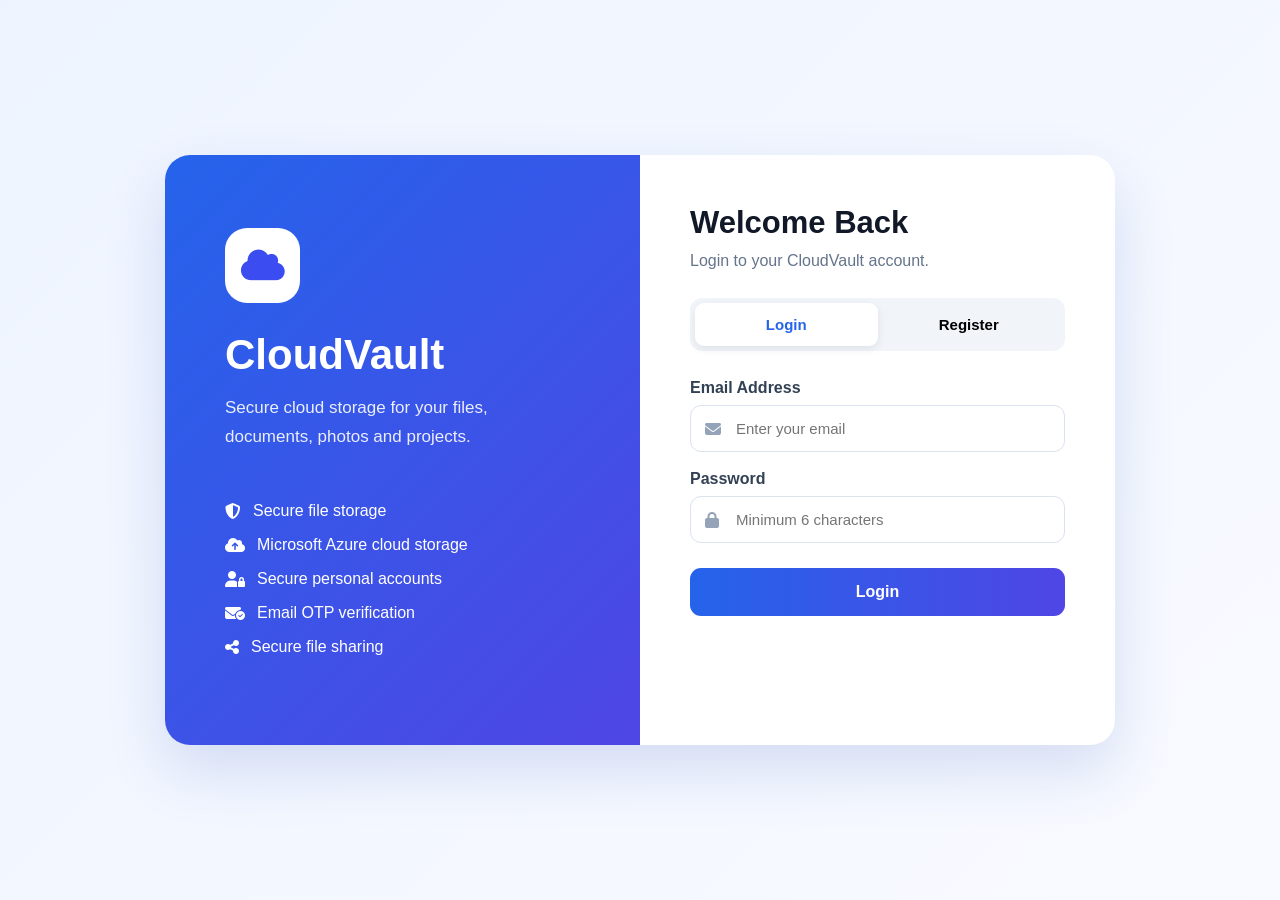
==== login.html @ 789ff8b9 "Add CloudVault frontend for GitHub Pages" ====
<!DOCTYPE html>
<html lang="en">

<head>

    <meta charset="UTF-8">

    <meta
        name="viewport"
        content="width=device-width, initial-scale=1.0"
    >

    <title>
        CloudVault - Login
    </title>

    <link
        rel="stylesheet"
        href="https://cdnjs.cloudflare.com/ajax/libs/font-awesome/6.5.2/css/all.min.css"
    >

    <style>

        * {
            box-sizing: border-box;
            margin: 0;
            padding: 0;
            font-family: Arial, sans-serif;
        }

        body {
            min-height: 100vh;

            background:
                linear-gradient(
                    135deg,
                    #eef4ff,
                    #f8faff
                );

            display: flex;
            justify-content: center;
            align-items: center;

            padding: 20px;
        }

        .container {
            width: 950px;
            max-width: 95%;
            min-height: 590px;

            background: white;

            border-radius: 25px;

            overflow: hidden;

            display: grid;

            grid-template-columns:
                1fr 1fr;

            box-shadow:
                0 25px 60px
                rgba(30, 64, 175, 0.15);
        }

        .left {
            padding: 60px;

            color: white;

            background:
                linear-gradient(
                    135deg,
                    #2563eb,
                    #4f46e5
                );

            display: flex;
            flex-direction: column;
            justify-content: center;
        }

        .cloud-logo {
            width: 75px;
            height: 75px;

            background: white;
            color: #3b4cf0;

            border-radius: 22px;

            display: flex;
            align-items: center;
            justify-content: center;

            font-size: 35px;

            margin-bottom: 28px;
        }

        .left h1 {
            font-size: 42px;
            margin-bottom: 15px;
        }

        .left p {
            line-height: 1.7;
            font-size: 17px;
            opacity: 0.9;
        }

        .features {
            margin-top: 35px;
        }

        .feature {
            margin: 16px 0;

            display: flex;
            align-items: center;
            gap: 12px;
        }

        .right {
            padding: 50px;
        }

        .right h2 {
            font-size: 31px;
            color: #111827;
            margin-bottom: 8px;
        }

        .subtitle {
            color: #64748b;
            margin-bottom: 25px;
            line-height: 1.5;
        }

        .tabs {
            display: flex;

            background: #f1f5f9;

            border-radius: 12px;

            padding: 5px;

            margin-bottom: 28px;
        }

        .tab {
            width: 50%;

            border: none;

            padding: 13px;

            border-radius: 9px;

            cursor: pointer;

            background: transparent;

            font-weight: 600;
            font-size: 15px;
        }

        .tab.active {
            color: #2563eb;
            background: white;

            box-shadow:
                0 3px 10px
                rgba(0,0,0,0.08);
        }

        .form-group {
            margin-bottom: 18px;
        }

        .form-group label {
            display: block;

            margin-bottom: 8px;

            font-weight: 600;

            color: #334155;
        }

        .input-box {
            position: relative;
        }

        .input-box i {
            position: absolute;

            left: 15px;

            top: 50%;

            transform:
                translateY(-50%);

            color: #94a3b8;
        }

        .input-box input {
            width: 100%;

            padding:
                14px
                45px;

            border:
                1px solid #dbe3ef;

            border-radius:
                11px;

            outline:
                none;

            font-size:
                15px;
        }

        .input-box input:focus {
            border-color:
                #3b82f6;

            box-shadow:
                0 0 0 3px
                rgba(59,130,246,0.08);
        }

        .submit-btn {
            width: 100%;

            padding: 15px;

            border: none;

            border-radius:
                11px;

            color: white;

            background:
                linear-gradient(
                    90deg,
                    #2563eb,
                    #4f46e5
                );

            font-size:
                16px;

            font-weight:
                700;

            cursor:
                pointer;

            margin-top: 7px;
        }

        .submit-btn:disabled {
            opacity: 0.6;
            cursor: not-allowed;
        }

        .message {
            min-height: 24px;

            text-align: center;

            margin-top: 17px;

            font-size: 14px;

            line-height: 1.5;
        }

        .error {
            color: #dc2626;
        }

        .success {
            color: #16a34a;
        }

        #nameGroup {
            display: none;
        }

        /* OTP AREA */

        #otpSection {
            display: none;
        }

        .otp-box {
            text-align: center;
        }

        .otp-icon {
            width: 70px;
            height: 70px;

            border-radius: 50%;

            margin:
                0 auto
                20px;

            display: flex;
            align-items: center;
            justify-content: center;

            color: #2563eb;

            background: #eff6ff;

            font-size: 30px;
        }

        .otp-email {
            color: #2563eb;

            font-weight: 600;

            word-break: break-word;

            margin-top: 5px;
        }

        .otp-input {
            width: 100%;

            margin-top: 25px;

            padding: 17px;

            border:
                1px solid #dbe3ef;

            border-radius: 12px;

            font-size: 27px;

            font-weight: 700;

            text-align: center;

            letter-spacing: 10px;

            outline: none;
        }

        .otp-input:focus {
            border-color: #2563eb;

            box-shadow:
                0 0 0 3px
                rgba(37,99,235,0.08);
        }

        .otp-actions {
            margin-top: 18px;

            display: flex;

            align-items: center;
            justify-content: space-between;

            gap: 10px;
        }

        .link-btn {
            border: none;

            background: transparent;

            color: #2563eb;

            cursor: pointer;

            font-size: 14px;

            font-weight: 600;
        }

        .back-btn {
            color: #64748b;
        }

        .verification-note {
            margin-top: 16px;

            color: #64748b;

            font-size: 13px;

            line-height: 1.5;
        }

        @media (
            max-width: 750px
        ) {

            .container {
                grid-template-columns:
                    1fr;
            }

            .left {
                display: none;
            }

            .right {
                padding: 35px 25px;
            }
        }

    </style>

</head>


<body>


<div class="container">


    <!-- LEFT SIDE -->

    <div class="left">

        <div class="cloud-logo">

            <i class="fa-solid fa-cloud"></i>

        </div>


        <h1>
            CloudVault
        </h1>


        <p>
            Secure cloud storage for your files,
            documents, photos and projects.
        </p>


        <div class="features">

            <div class="feature">

                <i class="fa-solid fa-shield-halved"></i>

                Secure file storage

            </div>


            <div class="feature">

                <i class="fa-solid fa-cloud-arrow-up"></i>

                Microsoft Azure cloud storage

            </div>


            <div class="feature">

                <i class="fa-solid fa-user-lock"></i>

                Secure personal accounts

            </div>


            <div class="feature">

                <i class="fa-solid fa-envelope-circle-check"></i>

                Email OTP verification

            </div>


            <div class="feature">

                <i class="fa-solid fa-share-nodes"></i>

                Secure file sharing

            </div>

        </div>

    </div>


    <!-- RIGHT SIDE -->

    <div class="right">


        <!-- LOGIN / REGISTER AREA -->

        <div id="authSection">


            <h2 id="formTitle">
                Welcome Back
            </h2>


            <p
                class="subtitle"
                id="formSubtitle"
            >

                Login to your CloudVault account.

            </p>


            <div class="tabs">

                <button
                    type="button"
                    class="tab active"
                    id="loginTab"
                >
                    Login
                </button>


                <button
                    type="button"
                    class="tab"
                    id="registerTab"
                >
                    Register
                </button>

            </div>


            <form id="authForm">


                <div
                    class="form-group"
                    id="nameGroup"
                >

                    <label>
                        Full Name
                    </label>


                    <div class="input-box">

                        <i class="fa-solid fa-user"></i>

                        <input
                            type="text"
                            id="name"
                            placeholder="Enter your name"
                        >

                    </div>

                </div>


                <div class="form-group">

                    <label>
                        Email Address
                    </label>


                    <div class="input-box">

                        <i class="fa-solid fa-envelope"></i>

                        <input
                            type="email"
                            id="email"
                            placeholder="Enter your email"
                            required
                        >

                    </div>

                </div>


                <div class="form-group">

                    <label>
                        Password
                    </label>


                    <div class="input-box">

                        <i class="fa-solid fa-lock"></i>

                        <input
                            type="password"
                            id="password"
                            placeholder="Minimum 6 characters"
                            required
                        >

                    </div>

                </div>


                <button
                    type="submit"
                    class="submit-btn"
                    id="submitBtn"
                >
                    Login
                </button>


                <p
                    class="message"
                    id="message"
                ></p>


            </form>


        </div>


        <!-- OTP VERIFICATION AREA -->

        <div id="otpSection">


            <div class="otp-box">


                <div class="otp-icon">

                    <i class="fa-solid fa-envelope-circle-check"></i>

                </div>


                <h2>
                    Verify Your Email
                </h2>


                <p class="subtitle">

                    We sent a 6-digit verification code to

                    <div
                        class="otp-email"
                        id="otpEmailText"
                    ></div>

                </p>


                <input
                    type="text"
                    id="otpInput"
                    class="otp-input"
                    maxlength="6"
                    inputmode="numeric"
                    autocomplete="one-time-code"
                    placeholder="000000"
                >


                <button
                    type="button"
                    class="submit-btn"
                    id="verifyOtpBtn"
                >

                    Verify Email

                </button>


                <p
                    class="message"
                    id="otpMessage"
                ></p>


                <div class="otp-actions">


                    <button
                        type="button"
                        class="link-btn back-btn"
                        id="backBtn"
                    >

                        <i class="fa-solid fa-arrow-left"></i>

                        Back

                    </button>


                    <button
                        type="button"
                        class="link-btn"
                        id="resendOtpBtn"
                    >

                        Resend OTP

                    </button>


                </div>


                <p class="verification-note">

                    The verification code expires in 10 minutes.

                </p>


            </div>


        </div>


    </div>


</div>


<script src="js/auth.js"></script>


</body>

</html>
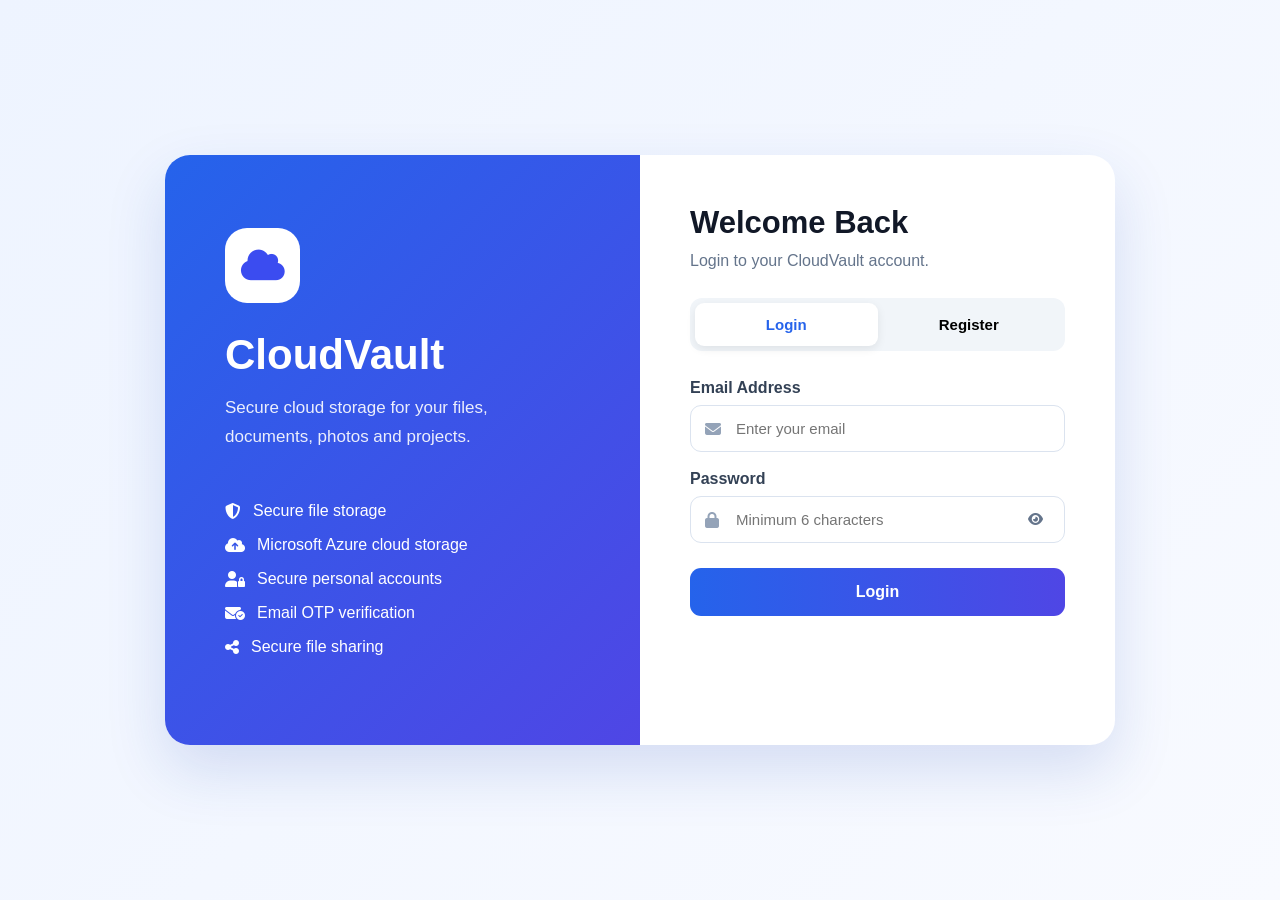
==== commit 0fa8a761: "Improve OTP spam notice and password visibility" ====
--- a/login.html
+++ b/login.html
@@ -2,7 +2,6 @@
 <html lang="en">
 
 <head>
-
     <meta charset="UTF-8">
 
     <meta
@@ -10,9 +9,7 @@
         content="width=device-width, initial-scale=1.0"
     >
 
-    <title>
-        CloudVault - Login
-    </title>
+    <title>CloudVault - Login</title>
 
     <link
         rel="stylesheet"
@@ -30,18 +27,15 @@
 
         body {
             min-height: 100vh;
-
-            background:
-                linear-gradient(
-                    135deg,
-                    #eef4ff,
-                    #f8faff
-                );
+            background: linear-gradient(
+                135deg,
+                #eef4ff,
+                #f8faff
+            );
 
             display: flex;
             justify-content: center;
             align-items: center;
-
             padding: 20px;
         }
 
@@ -51,32 +45,30 @@
             min-height: 590px;
 
             background: white;
-
             border-radius: 25px;
-
             overflow: hidden;
 
             display: grid;
-
-            grid-template-columns:
-                1fr 1fr;
+            grid-template-columns: 1fr 1fr;
 
             box-shadow:
                 0 25px 60px
                 rgba(30, 64, 175, 0.15);
         }
 
+        /* ========================= */
+        /* LEFT SIDE                 */
+        /* ========================= */
+
         .left {
             padding: 60px;
-
             color: white;
 
-            background:
-                linear-gradient(
-                    135deg,
-                    #2563eb,
-                    #4f46e5
-                );
+            background: linear-gradient(
+                135deg,
+                #2563eb,
+                #4f46e5
+            );
 
             display: flex;
             flex-direction: column;
@@ -97,7 +89,6 @@
             justify-content: center;
 
             font-size: 35px;
-
             margin-bottom: 28px;
         }
 
@@ -124,6 +115,10 @@
             gap: 12px;
         }
 
+        /* ========================= */
+        /* RIGHT SIDE                */
+        /* ========================= */
+
         .right {
             padding: 50px;
         }
@@ -140,15 +135,17 @@
             line-height: 1.5;
         }
 
+        /* ========================= */
+        /* TABS                      */
+        /* ========================= */
+
         .tabs {
             display: flex;
 
             background: #f1f5f9;
 
             border-radius: 12px;
-
             padding: 5px;
-
             margin-bottom: 28px;
         }
 
@@ -156,13 +153,10 @@
             width: 50%;
 
             border: none;
-
             padding: 13px;
-
             border-radius: 9px;
 
             cursor: pointer;
-
             background: transparent;
 
             font-weight: 600;
@@ -178,17 +172,19 @@
                 rgba(0,0,0,0.08);
         }
 
+        /* ========================= */
+        /* FORM                      */
+        /* ========================= */
+
         .form-group {
             margin-bottom: 18px;
         }
 
         .form-group label {
             display: block;
-
             margin-bottom: 8px;
 
             font-weight: 600;
-
             color: #334155;
         }
 
@@ -196,77 +192,152 @@
             position: relative;
         }
 
-        .input-box i {
+        .input-icon {
             position: absolute;
 
             left: 15px;
-
             top: 50%;
 
-            transform:
-                translateY(-50%);
+            transform: translateY(-50%);
 
             color: #94a3b8;
+
+            pointer-events: none;
+
+            z-index: 2;
         }
 
         .input-box input {
             width: 100%;
 
-            padding:
-                14px
-                45px;
-
-            border:
-                1px solid #dbe3ef;
-
-            border-radius:
-                11px;
-
-            outline:
-                none;
-
-            font-size:
-                15px;
+            padding: 14px 45px;
+
+            border: 1px solid #dbe3ef;
+            border-radius: 11px;
+
+            outline: none;
+
+            font-size: 15px;
+
+            transition: 0.2s;
         }
 
         .input-box input:focus {
-            border-color:
-                #3b82f6;
+            border-color: #3b82f6;
 
             box-shadow:
                 0 0 0 3px
                 rgba(59,130,246,0.08);
         }
 
+        /* ========================= */
+        /* PASSWORD EYE              */
+        /* ========================= */
+
+        .password-box input {
+            padding-right: 55px;
+        }
+
+        .password-toggle {
+            position: absolute;
+
+            right: 10px;
+            top: 50%;
+
+            transform: translateY(-50%);
+
+            width: 40px;
+            height: 40px;
+
+            border: none;
+            background: transparent;
+
+            cursor: pointer;
+
+            color: #64748b;
+
+            display: flex;
+            align-items: center;
+            justify-content: center;
+
+            border-radius: 50%;
+
+            z-index: 5;
+        }
+
+        .password-toggle:hover {
+            color: #2563eb;
+            background: #eff6ff;
+        }
+
+        .password-toggle i {
+            position: static;
+            transform: none;
+            color: inherit;
+            pointer-events: none;
+        }
+
+        /* ========================= */
+        /* REGISTER EMAIL NOTICE     */
+        /* ========================= */
+
+        .register-email-notice {
+            display: none;
+
+            margin-top: -3px;
+            margin-bottom: 20px;
+
+            padding: 14px 15px;
+
+            border-radius: 11px;
+
+            background: #fff7ed;
+            border: 1px solid #fed7aa;
+
+            color: #9a3412;
+
+            font-size: 13px;
+            line-height: 1.6;
+        }
+
+        .register-email-notice i {
+            margin-right: 6px;
+        }
+
+        .register-email-notice strong {
+            color: #7c2d12;
+        }
+
+        /* ========================= */
+        /* BUTTON                    */
+        /* ========================= */
+
         .submit-btn {
             width: 100%;
 
             padding: 15px;
 
             border: none;
-
-            border-radius:
-                11px;
+            border-radius: 11px;
 
             color: white;
 
-            background:
-                linear-gradient(
-                    90deg,
-                    #2563eb,
-                    #4f46e5
-                );
-
-            font-size:
-                16px;
-
-            font-weight:
-                700;
-
-            cursor:
-                pointer;
+            background: linear-gradient(
+                90deg,
+                #2563eb,
+                #4f46e5
+            );
+
+            font-size: 16px;
+            font-weight: 700;
+
+            cursor: pointer;
 
             margin-top: 7px;
+        }
+
+        .submit-btn:hover {
+            opacity: 0.94;
         }
 
         .submit-btn:disabled {
@@ -274,6 +345,10 @@
             cursor: not-allowed;
         }
 
+        /* ========================= */
+        /* MESSAGES                  */
+        /* ========================= */
+
         .message {
             min-height: 24px;
 
@@ -282,7 +357,6 @@
             margin-top: 17px;
 
             font-size: 14px;
-
             line-height: 1.5;
         }
 
@@ -298,7 +372,9 @@
             display: none;
         }
 
-        /* OTP AREA */
+        /* ========================= */
+        /* OTP                       */
+        /* ========================= */
 
         #otpSection {
             display: none;
@@ -314,16 +390,13 @@
 
             border-radius: 50%;
 
-            margin:
-                0 auto
-                20px;
+            margin: 0 auto 20px;
 
             display: flex;
             align-items: center;
             justify-content: center;
 
             color: #2563eb;
-
             background: #eff6ff;
 
             font-size: 30px;
@@ -339,20 +412,55 @@
             margin-top: 5px;
         }
 
+        /* ========================= */
+        /* FIRST OTP SPAM WARNING    */
+        /* ========================= */
+
+        .otp-notice {
+            margin-top: 20px;
+            margin-bottom: 5px;
+
+            padding: 15px;
+
+            border-radius: 12px;
+
+            background: #fff7ed;
+
+            border: 1px solid #fdba74;
+
+            color: #9a3412;
+
+            font-size: 14px;
+            line-height: 1.6;
+
+            text-align: left;
+        }
+
+        .otp-notice-title {
+            display: flex;
+            align-items: center;
+
+            gap: 8px;
+
+            font-weight: 700;
+
+            color: #7c2d12;
+
+            margin-bottom: 5px;
+        }
+
         .otp-input {
             width: 100%;
 
-            margin-top: 25px;
+            margin-top: 20px;
 
             padding: 17px;
 
-            border:
-                1px solid #dbe3ef;
+            border: 1px solid #dbe3ef;
 
             border-radius: 12px;
 
             font-size: 27px;
-
             font-weight: 700;
 
             text-align: center;
@@ -383,7 +491,6 @@
 
         .link-btn {
             border: none;
-
             background: transparent;
 
             color: #2563eb;
@@ -391,7 +498,6 @@
             cursor: pointer;
 
             font-size: 14px;
-
             font-weight: 600;
         }
 
@@ -405,17 +511,17 @@
             color: #64748b;
 
             font-size: 13px;
-
             line-height: 1.5;
         }
 
-        @media (
-            max-width: 750px
-        ) {
+        /* ========================= */
+        /* MOBILE                    */
+        /* ========================= */
+
+        @media (max-width: 750px) {
 
             .container {
-                grid-template-columns:
-                    1fr;
+                grid-template-columns: 1fr;
             }
 
             .left {
@@ -425,6 +531,7 @@
             .right {
                 padding: 35px 25px;
             }
+
         }
 
     </style>
@@ -438,7 +545,9 @@
 <div class="container">
 
 
-    <!-- LEFT SIDE -->
+    <!-- ============================= -->
+    <!-- LEFT                          -->
+    <!-- ============================= -->
 
     <div class="left">
 
@@ -462,6 +571,7 @@
 
         <div class="features">
 
+
             <div class="feature">
 
                 <i class="fa-solid fa-shield-halved"></i>
@@ -506,17 +616,22 @@
 
             </div>
 
+
         </div>
 
     </div>
 
 
-    <!-- RIGHT SIDE -->
+    <!-- ============================= -->
+    <!-- RIGHT                         -->
+    <!-- ============================= -->
 
     <div class="right">
 
 
-        <!-- LOGIN / REGISTER AREA -->
+        <!-- ========================= -->
+        <!-- LOGIN / REGISTER          -->
+        <!-- ========================= -->
 
         <div id="authSection">
 
@@ -530,13 +645,14 @@
                 class="subtitle"
                 id="formSubtitle"
             >
-
                 Login to your CloudVault account.
-
             </p>
 
 
+            <!-- TABS -->
+
             <div class="tabs">
+
 
                 <button
                     type="button"
@@ -555,30 +671,37 @@
                     Register
                 </button>
 
+
             </div>
 
 
             <form id="authForm">
 
+
+                <!-- NAME -->
 
                 <div
                     class="form-group"
                     id="nameGroup"
                 >
 
-                    <label>
+                    <label for="name">
                         Full Name
                     </label>
 
 
                     <div class="input-box">
 
-                        <i class="fa-solid fa-user"></i>
+                        <i
+                            class="fa-solid fa-user input-icon"
+                        ></i>
+
 
                         <input
                             type="text"
                             id="name"
-                            placeholder="Enter your name"
+                            placeholder="Enter your full name"
+                            autocomplete="name"
                         >
 
                     </div>
@@ -586,21 +709,27 @@
                 </div>
 
 
+                <!-- EMAIL -->
+
                 <div class="form-group">
 
-                    <label>
+                    <label for="email">
                         Email Address
                     </label>
 
 
                     <div class="input-box">
 
-                        <i class="fa-solid fa-envelope"></i>
+                        <i
+                            class="fa-solid fa-envelope input-icon"
+                        ></i>
+
 
                         <input
                             type="email"
                             id="email"
                             placeholder="Enter your email"
+                            autocomplete="email"
                             required
                         >
 
@@ -609,28 +738,81 @@
                 </div>
 
 
+                <!-- ================================= -->
+                <!-- REGISTER NOTICE - BEFORE OTP      -->
+                <!-- ================================= -->
+
+                <div
+                    class="register-email-notice"
+                    id="registerEmailNotice"
+                >
+
+                    <i class="fa-solid fa-envelope-circle-check"></i>
+
+                    <strong>Email verification:</strong>
+
+                    We will send a 6-digit OTP to your email.
+
+                    Please check your
+                    <strong>Inbox</strong>
+                    and also your
+                    <strong>Spam / Junk folder</strong>
+                    for the verification code.
+
+                </div>
+
+
+                <!-- PASSWORD -->
+
                 <div class="form-group">
 
-                    <label>
+                    <label for="password">
                         Password
                     </label>
 
 
-                    <div class="input-box">
-
-                        <i class="fa-solid fa-lock"></i>
+                    <div class="input-box password-box">
+
+
+                        <i
+                            class="fa-solid fa-lock input-icon"
+                        ></i>
+
 
                         <input
                             type="password"
                             id="password"
                             placeholder="Minimum 6 characters"
+                            autocomplete="current-password"
+                            minlength="6"
                             required
                         >
 
+
+                        <!-- EYE -->
+
+                        <button
+                            type="button"
+                            class="password-toggle"
+                            id="togglePassword"
+                            aria-label="Show password"
+                            title="Show password"
+                        >
+
+                            <i
+                                class="fa-solid fa-eye"
+                                id="passwordEyeIcon"
+                            ></i>
+
+                        </button>
+
+
                     </div>
 
                 </div>
 
+
+                <!-- SUBMIT -->
 
                 <button
                     type="submit"
@@ -653,7 +835,9 @@
         </div>
 
 
-        <!-- OTP VERIFICATION AREA -->
+        <!-- ========================= -->
+        <!-- OTP                       -->
+        <!-- ========================= -->
 
         <div id="otpSection">
 
@@ -663,7 +847,9 @@
 
                 <div class="otp-icon">
 
-                    <i class="fa-solid fa-envelope-circle-check"></i>
+                    <i
+                        class="fa-solid fa-envelope-circle-check"
+                    ></i>
 
                 </div>
 
@@ -674,16 +860,50 @@
 
 
                 <p class="subtitle">
-
                     We sent a 6-digit verification code to
-
-                    <div
-                        class="otp-email"
-                        id="otpEmailText"
-                    ></div>
-
                 </p>
 
+
+                <div
+                    class="otp-email"
+                    id="otpEmailText"
+                ></div>
+
+
+                <!-- ================================= -->
+                <!-- VISIBLE FROM FIRST OTP            -->
+                <!-- ================================= -->
+
+                <div class="otp-notice">
+
+
+                    <div class="otp-notice-title">
+
+                        <i class="fa-solid fa-circle-info"></i>
+
+                        OTP sent successfully!
+
+                    </div>
+
+
+                    <div>
+
+                        Please check your
+                        <strong>Inbox</strong>.
+
+                        <br>
+
+                        If you cannot find the OTP email,
+                        please check your
+                        <strong>Spam or Junk folder.</strong>
+
+                    </div>
+
+
+                </div>
+
+
+                <!-- OTP INPUT -->
 
                 <input
                     type="text"
@@ -696,6 +916,8 @@
                 >
 
 
+                <!-- VERIFY -->
+
                 <button
                     type="button"
                     class="submit-btn"
@@ -713,6 +935,8 @@
                 ></p>
 
 
+                <!-- ACTIONS -->
+
                 <div class="otp-actions">
 
 
@@ -722,7 +946,9 @@
                         id="backBtn"
                     >
 
-                        <i class="fa-solid fa-arrow-left"></i>
+                        <i
+                            class="fa-solid fa-arrow-left"
+                        ></i>
 
                         Back
 
@@ -745,7 +971,8 @@
 
                 <p class="verification-note">
 
-                    The verification code expires in 10 minutes.
+                    The verification code expires in
+                    10 minutes.
 
                 </p>
 
@@ -762,9 +989,167 @@
 </div>
 
 
+<!-- ================================= -->
+<!-- YOUR EXISTING AUTH.JS             -->
+<!-- ================================= -->
+
 <script src="js/auth.js"></script>
 
 
+<!-- ================================= -->
+<!-- PAGE UI JAVASCRIPT                -->
+<!-- ================================= -->
+
+<script>
+
+    /*
+    ============================================================
+    PASSWORD SHOW / HIDE
+    ============================================================
+    */
+
+    const togglePassword =
+        document.getElementById(
+            "togglePassword"
+        );
+
+
+    const passwordField =
+        document.getElementById(
+            "password"
+        );
+
+
+    const passwordEyeIcon =
+        document.getElementById(
+            "passwordEyeIcon"
+        );
+
+
+    togglePassword.addEventListener(
+        "click",
+        function () {
+
+
+            if (
+                passwordField.type ===
+                "password"
+            ) {
+
+
+                passwordField.type =
+                    "text";
+
+
+                passwordEyeIcon
+                    .classList
+                    .remove(
+                        "fa-eye"
+                    );
+
+
+                passwordEyeIcon
+                    .classList
+                    .add(
+                        "fa-eye-slash"
+                    );
+
+
+                togglePassword.setAttribute(
+                    "aria-label",
+                    "Hide password"
+                );
+
+
+                togglePassword.title =
+                    "Hide password";
+
+
+            } else {
+
+
+                passwordField.type =
+                    "password";
+
+
+                passwordEyeIcon
+                    .classList
+                    .remove(
+                        "fa-eye-slash"
+                    );
+
+
+                passwordEyeIcon
+                    .classList
+                    .add(
+                        "fa-eye"
+                    );
+
+
+                togglePassword.setAttribute(
+                    "aria-label",
+                    "Show password"
+                );
+
+
+                togglePassword.title =
+                    "Show password";
+
+            }
+
+        }
+    );
+
+
+    /*
+    ============================================================
+    SHOW SPAM/JUNK NOTICE ON REGISTER TAB
+    ============================================================
+    */
+
+    const registerTabNotice =
+        document.getElementById(
+            "registerEmailNotice"
+        );
+
+
+    const registerTabButton =
+        document.getElementById(
+            "registerTab"
+        );
+
+
+    const loginTabButton =
+        document.getElementById(
+            "loginTab"
+        );
+
+
+    registerTabButton.addEventListener(
+        "click",
+        function () {
+
+            registerTabNotice.style.display =
+                "block";
+
+        }
+    );
+
+
+    loginTabButton.addEventListener(
+        "click",
+        function () {
+
+            registerTabNotice.style.display =
+                "none";
+
+        }
+    );
+
+
+</script>
+
+
 </body>
 
 </html>
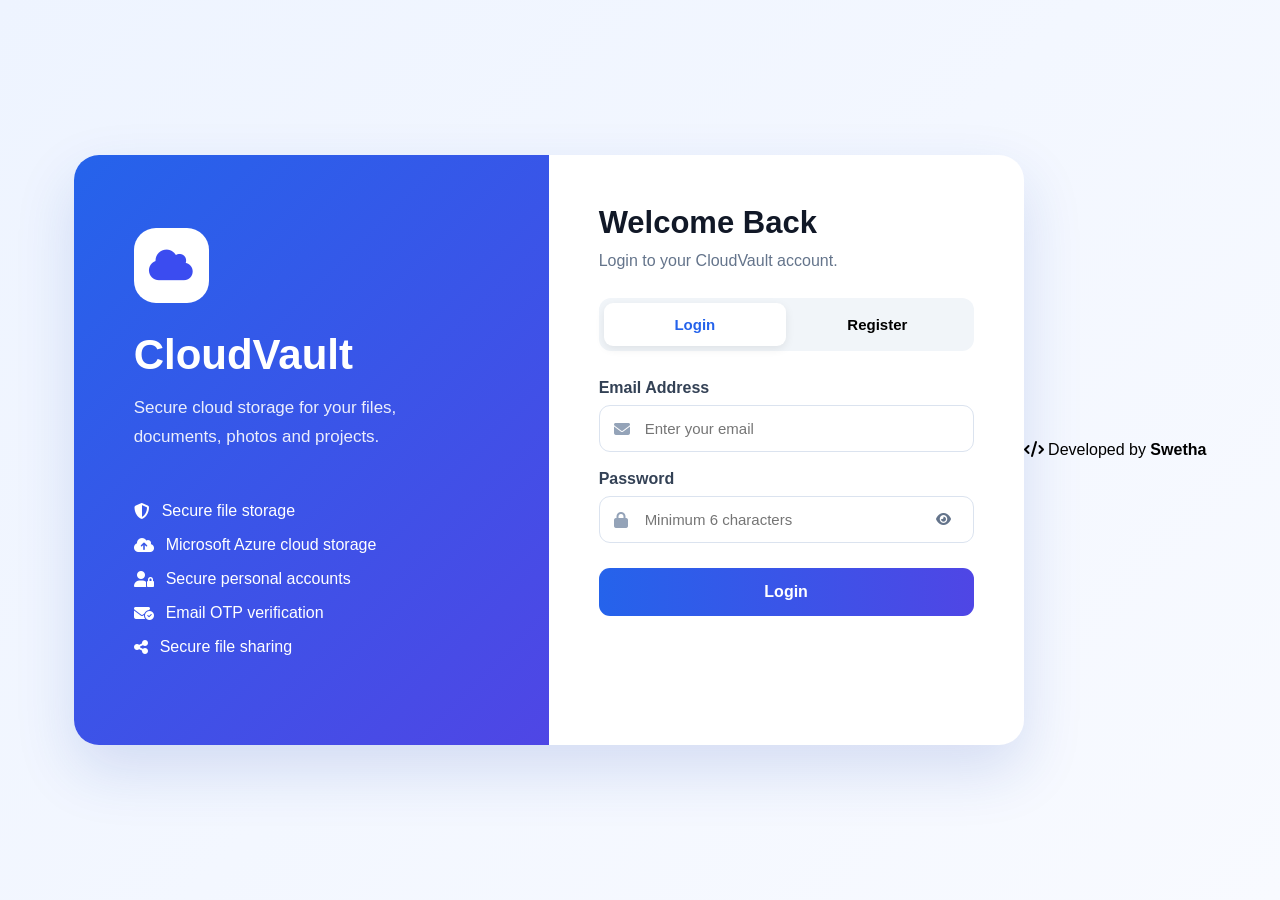
==== commit dbbe56df: "Add Developed by Swetha credit" ====
--- a/login.html
+++ b/login.html
@@ -1148,6 +1148,10 @@
 
 
 </script>
+<footer class="developer-footer">
+    <i class="fa-solid fa-code"></i>
+    Developed by <strong>Swetha</strong>
+</footer>
 
 
 </body>
